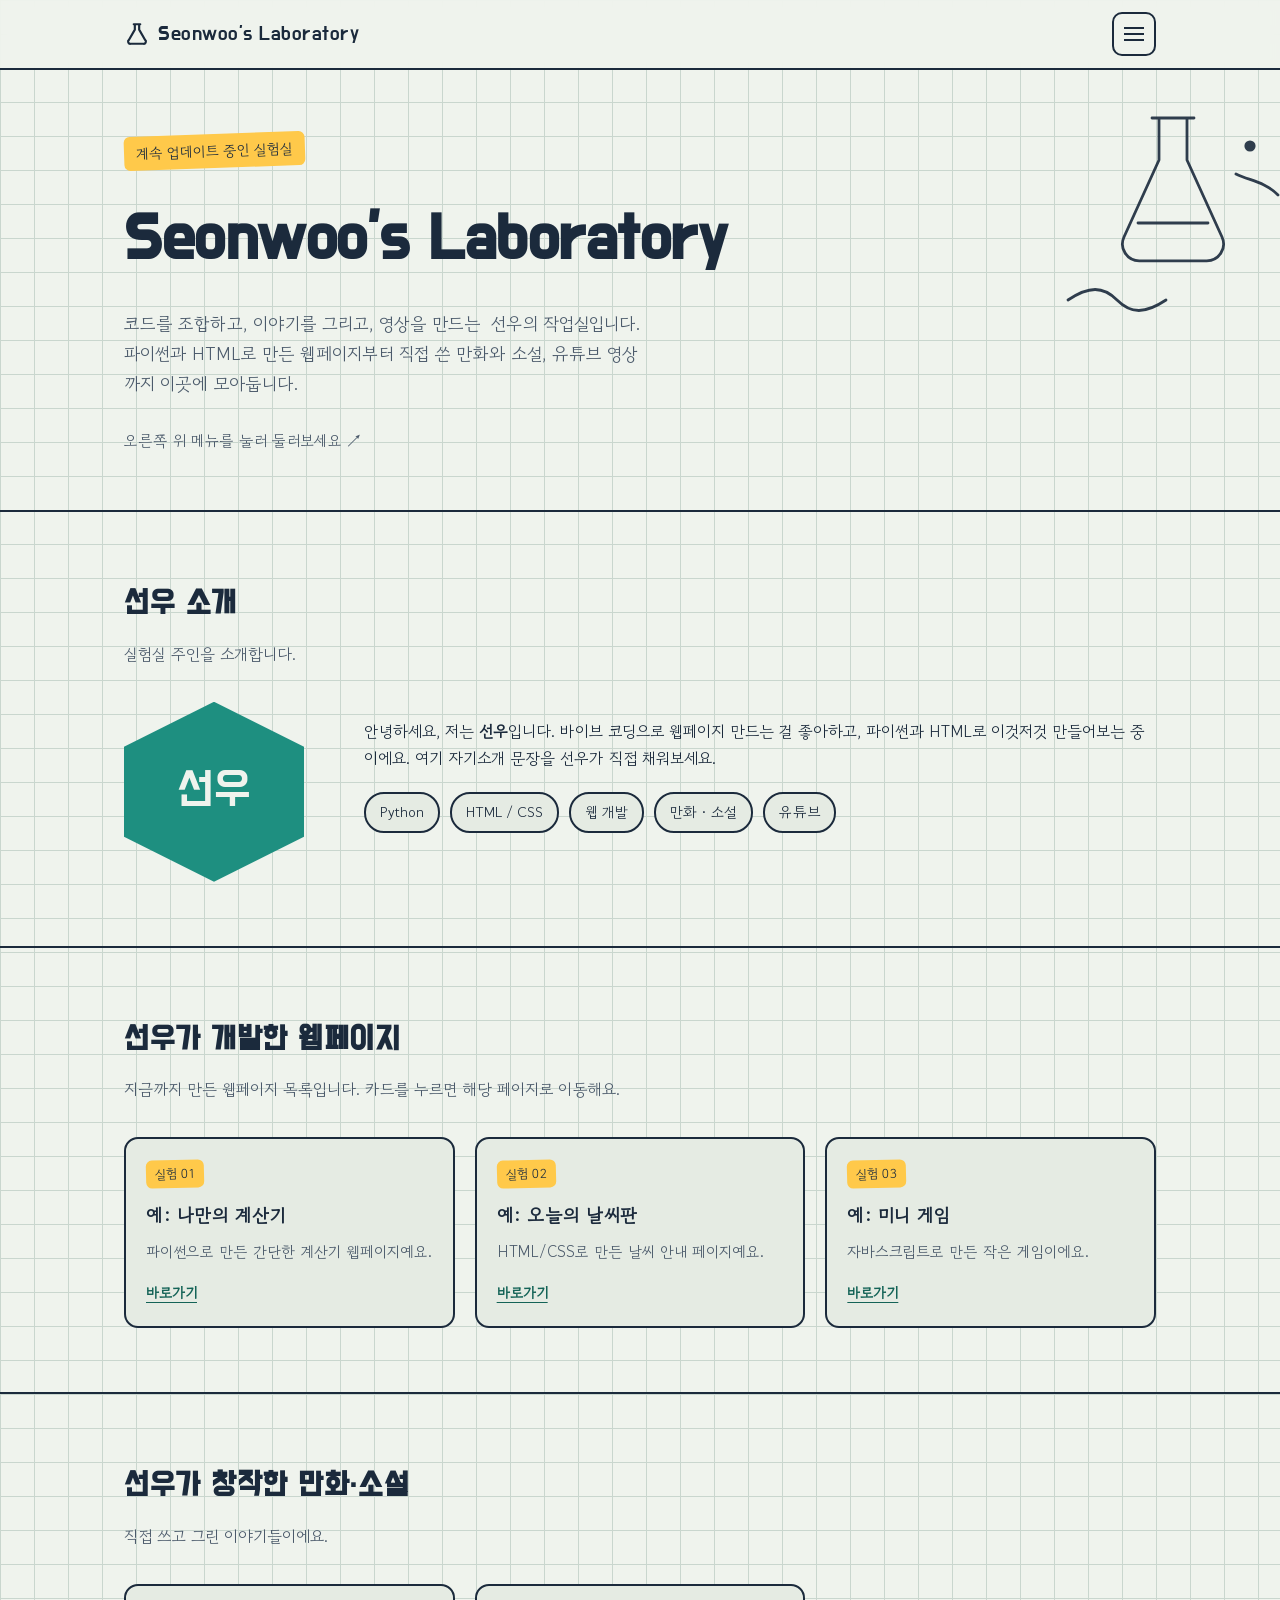
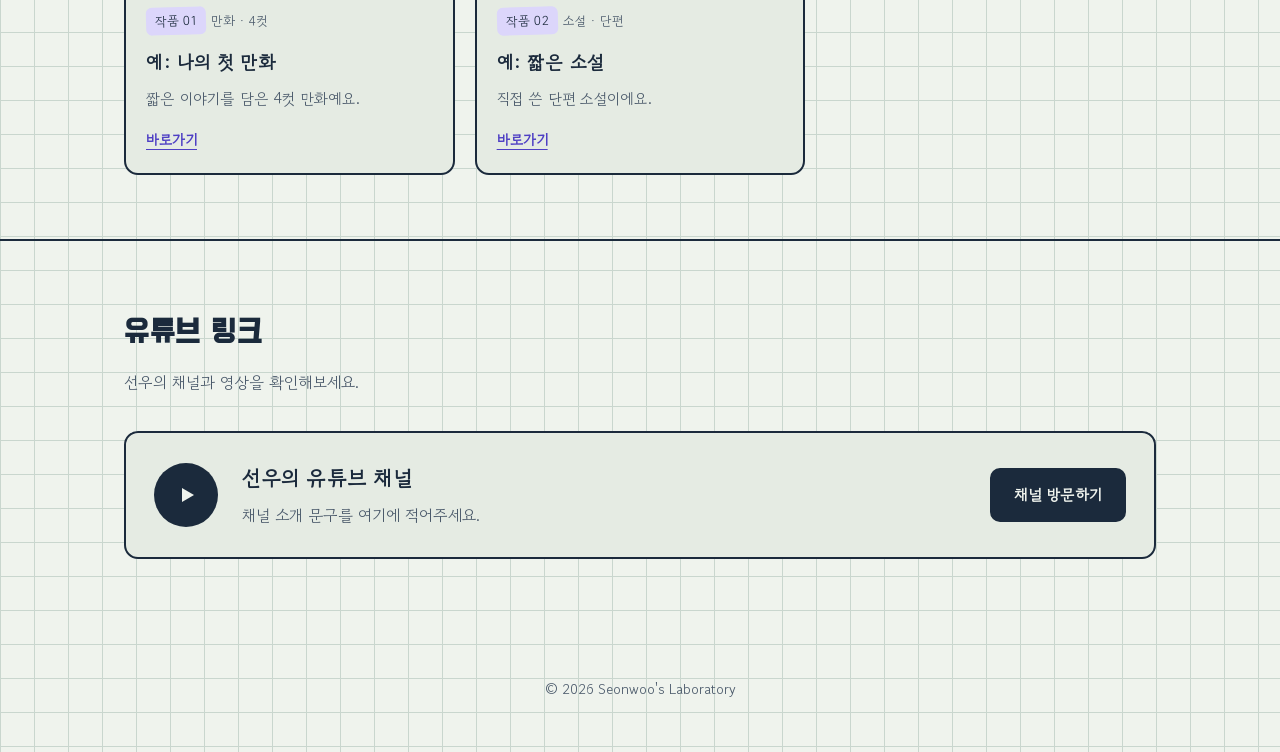
==== index.html @ 8e2cb99d "Add files via upload" ====
<!DOCTYPE html>
<html lang="ko">
<head>
<meta charset="UTF-8">
<meta name="viewport" content="width=device-width, initial-scale=1.0">
<title>Seonwoo's Laboratory</title>
<link rel="preconnect" href="https://fonts.googleapis.com">
<link rel="preconnect" href="https://fonts.gstatic.com" crossorigin>
<link href="https://fonts.googleapis.com/css2?family=Do+Hyeon&family=Gowun+Dodum&display=swap" rel="stylesheet">
<style>
  :root{
    --paper:#EFF3ED;
    --paper-2:#E5EBE3;
    --ink:#1B2A3C;
    --ink-soft:#4B5A6B;
    --line:#C9D6CE;
    --marker:#FFC94A;
    --teal:#1E8F80;
    --teal-dark:#146357;
    --violet:#6C5CE7;
    --violet-dark:#4E3FC4;
    --radius:14px;
    --maxw:1080px;
  }

  *{box-sizing:border-box;}
  html{scroll-behavior:smooth;}
  @media (prefers-reduced-motion: reduce){
    html{scroll-behavior:auto;}
    *{animation-duration:0.001ms !important; transition-duration:0.001ms !important;}
  }

  body{
    margin:0;
    background:
      linear-gradient(var(--line) 1px, transparent 1px) 0 0/100% 34px,
      linear-gradient(90deg, var(--line) 1px, transparent 1px) 0 0/34px 100%,
      var(--paper);
    background-blend-mode:normal;
    color:var(--ink);
    font-family:'Gowun Dodum', sans-serif;
    line-height:1.7;
  }
  /* 그리드 라인은 아주 은은하게 */
  body{ background-color:var(--paper); }
  body::before{ content:none; }

  h1,h2,h3,.wordmark{ font-family:'Do Hyeon', sans-serif; letter-spacing:.5px; }

  a{ color:inherit; }
  img{ max-width:100%; display:block; }
  button{ font-family:inherit; }

  :focus-visible{
    outline:3px solid var(--teal);
    outline-offset:3px;
  }

  .wrap{ max-width:var(--maxw); margin:0 auto; padding:0 24px; }

  /* ---------- 헤더 ---------- */
  header{
    position:sticky; top:0; z-index:40;
    background:rgba(239,243,237,0.92);
    backdrop-filter:blur(6px);
    border-bottom:2px solid var(--ink);
  }
  header .wrap{
    display:flex; align-items:center; justify-content:space-between;
    height:68px;
  }
  .wordmark{
    display:flex; align-items:center; gap:8px;
    font-size:1.25rem; color:var(--ink); text-decoration:none;
  }
  .wordmark svg{ width:26px; height:26px; }

  .hamburger{
    width:44px; height:44px;
    border:2px solid var(--ink);
    border-radius:10px;
    background:var(--paper);
    display:flex; align-items:center; justify-content:center;
    cursor:pointer;
    padding:0;
  }
  .hamburger .bars{
    position:relative; width:20px; height:14px;
  }
  .hamburger .bars span{
    position:absolute; left:0; width:100%; height:2px; background:var(--ink);
    transition:transform .25s ease, opacity .25s ease, top .25s ease;
  }
  .hamburger .bars span:nth-child(1){ top:0; }
  .hamburger .bars span:nth-child(2){ top:6px; }
  .hamburger .bars span:nth-child(3){ top:12px; }
  .hamburger[aria-expanded="true"] .bars span:nth-child(1){ top:6px; transform:rotate(45deg); }
  .hamburger[aria-expanded="true"] .bars span:nth-child(2){ opacity:0; }
  .hamburger[aria-expanded="true"] .bars span:nth-child(3){ top:6px; transform:rotate(-45deg); }

  /* ---------- 드로어 메뉴 ---------- */
  .overlay{
    position:fixed; inset:0; background:rgba(27,42,60,0.45);
    opacity:0; pointer-events:none; transition:opacity .25s ease;
    z-index:45;
  }
  .overlay.open{ opacity:1; pointer-events:auto; }

  .drawer{
    position:fixed; top:0; right:0; height:100%;
    width:min(320px, 85vw);
    background:var(--paper-2);
    border-left:2px solid var(--ink);
    transform:translateX(100%);
    transition:transform .3s ease;
    z-index:50;
    display:flex; flex-direction:column;
    padding:22px 20px;
  }
  .drawer.open{ transform:translateX(0); }
  .drawer-top{ display:flex; justify-content:space-between; align-items:center; margin-bottom:18px;}
  .drawer-top span{ font-family:'Do Hyeon',sans-serif; font-size:1.1rem; }
  .drawer-close{
    width:36px; height:36px; border:2px solid var(--ink); border-radius:8px;
    background:var(--paper); cursor:pointer; font-size:1rem; line-height:1;
  }
  .drawer nav{ display:flex; flex-direction:column; gap:6px; }
  .drawer nav a{
    display:flex; align-items:center; gap:12px;
    padding:14px 12px;
    text-decoration:none;
    border-radius:10px;
    font-size:1.05rem;
    color:var(--ink);
  }
  .drawer nav a:hover, .drawer nav a:focus-visible{ background:var(--paper); }
  .drawer nav a svg{ width:20px; height:20px; flex:none; }

  /* ---------- 히어로 ---------- */
  .hero{
    padding:64px 0 56px;
    position:relative;
    overflow:hidden;
    border-bottom:2px solid var(--ink);
  }
  .hero .wrap{ position:relative; z-index:1; }
  .hero .eyebrow-tag{
    display:inline-block;
    background:var(--marker);
    color:var(--ink);
    padding:5px 12px;
    border-radius:6px;
    font-family:'Gowun Dodum',sans-serif;
    font-size:.9rem;
    transform:rotate(-2deg);
    margin-bottom:18px;
  }
  .hero h1{
    font-size:clamp(2.4rem, 6vw, 4rem);
    margin:0 0 14px;
    color:var(--ink);
  }
  .hero p{
    max-width:52ch;
    font-size:1.1rem;
    color:var(--ink-soft);
    margin:0 0 28px;
  }
  .hero-doodle{
    position:absolute; right:-40px; top:20px; width:280px; opacity:.9;
  }
  .scroll-hint{
    display:inline-flex; align-items:center; gap:8px;
    font-size:.95rem; color:var(--ink-soft);
  }

  /* ---------- 섹션 공통 ---------- */
  section{ padding:64px 0; border-bottom:2px solid var(--ink); }
  section:last-of-type{ border-bottom:none; }
  .section-head{ margin-bottom:34px; max-width:60ch; }
  .section-head h2{ font-size:2rem; margin:0 0 10px; }
  .section-head p{ color:var(--ink-soft); margin:0; }

  /* ---------- 소개 ---------- */
  #about .about-grid{
    display:grid; grid-template-columns:200px 1fr; gap:40px; align-items:start;
  }
  .badge{
    width:180px; height:180px;
    background:var(--teal);
    clip-path:polygon(50% 0%, 100% 25%, 100% 75%, 50% 100%, 0% 75%, 0% 25%);
    display:flex; align-items:center; justify-content:center;
    color:var(--paper);
    font-family:'Do Hyeon',sans-serif;
    font-size:3rem;
  }
  .tags{ display:flex; flex-wrap:wrap; gap:10px; margin-top:20px; }
  .tags span{
    background:var(--paper-2);
    border:2px solid var(--ink);
    border-radius:20px;
    padding:6px 14px;
    font-size:.9rem;
  }

  /* ---------- 카드 그리드 ---------- */
  .card-grid{
    display:grid;
    grid-template-columns:repeat(auto-fill, minmax(250px, 1fr));
    gap:20px;
  }
  .card{
    display:block;
    text-decoration:none;
    background:var(--paper-2);
    border:2px solid var(--ink);
    border-radius:var(--radius);
    padding:20px;
    color:var(--ink);
    transition:transform .18s ease, box-shadow .18s ease;
  }
  .card:hover, .card:focus-visible{
    transform:translateY(-4px);
    box-shadow:6px 6px 0 var(--ink);
  }
  .card .tag-num{
    display:inline-block;
    font-size:.8rem;
    background:var(--marker);
    color:var(--ink);
    padding:3px 9px;
    border-radius:6px;
    margin-bottom:12px;
    transform:rotate(-1.5deg);
  }
  .card.creative .tag-num{ background:#DCD6FB; }
  .card h3{ font-size:1.15rem; margin:0 0 8px; font-family:'Gowun Dodum',sans-serif; font-weight:700;}
  .card p{ margin:0 0 14px; color:var(--ink-soft); font-size:.95rem; }
  .card .go{
    font-size:.9rem; font-weight:700;
    text-decoration:underline;
    text-underline-offset:3px;
    color:var(--teal-dark);
  }
  .card.creative .go{ color:var(--violet-dark); }
  .card .genre{
    display:inline-block; font-size:.8rem; color:var(--ink-soft);
    margin-bottom:8px;
  }

  .empty-note{
    grid-column:1/-1;
    border:2px dashed var(--line);
    border-radius:var(--radius);
    padding:24px;
    color:var(--ink-soft);
    font-size:.95rem;
  }

  /* ---------- 유튜브 ---------- */
  .yt-feature{
    display:flex; flex-wrap:wrap; align-items:center; gap:24px;
    background:var(--paper-2);
    border:2px solid var(--ink);
    border-radius:var(--radius);
    padding:28px;
    margin-bottom:24px;
  }
  .yt-feature .play-icon{
    width:64px; height:64px; flex:none;
    background:var(--ink);
    border-radius:50%;
    display:flex; align-items:center; justify-content:center;
  }
  .yt-feature .play-icon svg{ width:24px; height:24px; }
  .yt-feature .info{ flex:1; min-width:200px; }
  .yt-feature h3{ margin:0 0 6px; font-size:1.3rem; font-family:'Gowun Dodum',sans-serif; font-weight:700;}
  .yt-feature p{ margin:0; color:var(--ink-soft); }
  .btn{
    display:inline-block;
    background:var(--ink);
    color:var(--paper);
    text-decoration:none;
    padding:12px 22px;
    border-radius:10px;
    font-size:.95rem;
    font-weight:700;
    border:2px solid var(--ink);
  }
  .btn:hover, .btn:focus-visible{ background:var(--paper); color:var(--ink); }

  .video-list{ list-style:none; margin:0; padding:0; display:grid; gap:12px; }
  .video-list li a{
    display:flex; justify-content:space-between; align-items:center;
    gap:12px;
    padding:14px 16px;
    background:var(--paper-2);
    border:2px solid var(--ink);
    border-radius:10px;
    text-decoration:none;
    color:var(--ink);
  }
  .video-list li a:hover, .video-list li a:focus-visible{ background:var(--paper); }

  footer{
    padding:30px 0 50px;
    text-align:center;
    color:var(--ink-soft);
    font-size:.9rem;
  }

  @media (max-width:640px){
    #about .about-grid{ grid-template-columns:1fr; }
    .badge{ width:130px; height:130px; font-size:2.2rem; }
    .hero-doodle{ display:none; }
    section{ padding:48px 0; }
  }
</style>
</head>
<body>

  <header>
    <div class="wrap">
      <a href="#top" class="wordmark">
        <svg viewBox="0 0 24 24" fill="none" stroke="currentColor" stroke-width="2" stroke-linecap="round" stroke-linejoin="round">
          <path d="M9 3h6M10 3v5l-5.5 9.5A2 2 0 0 0 6.2 21h11.6a2 2 0 0 0 1.7-3.5L14 8V3"/>
        </svg>
        Seonwoo's Laboratory
      </a>
      <button class="hamburger" id="menuBtn" aria-expanded="false" aria-controls="drawer" aria-label="메뉴 열기">
        <span class="bars"><span></span><span></span><span></span></span>
      </button>
    </div>
  </header>

  <div class="overlay" id="overlay"></div>

  <aside class="drawer" id="drawer" role="dialog" aria-label="사이트 메뉴" aria-hidden="true">
    <div class="drawer-top">
      <span>메뉴</span>
      <button class="drawer-close" id="drawerClose" aria-label="메뉴 닫기">✕</button>
    </div>
    <nav>
      <a href="#about">
        <svg viewBox="0 0 24 24" fill="none" stroke="currentColor" stroke-width="2"><circle cx="12" cy="8" r="4"/><path d="M4 21c1.5-4.5 5-6 8-6s6.5 1.5 8 6"/></svg>
        선우 소개
      </a>
      <a href="#webprojects">
        <svg viewBox="0 0 24 24" fill="none" stroke="currentColor" stroke-width="2"><rect x="3" y="4" width="18" height="14" rx="2"/><path d="M3 9h18M8 21h8"/></svg>
        선우가 개발한 웹페이지
      </a>
      <a href="#creative">
        <svg viewBox="0 0 24 24" fill="none" stroke="currentColor" stroke-width="2"><path d="M4 4h13a3 3 0 0 1 3 3v13H7a3 3 0 0 1-3-3V4Z"/><path d="M8 8h8M8 12h8"/></svg>
        선우가 창작한 만화·소설
      </a>
      <a href="#youtube">
        <svg viewBox="0 0 24 24" fill="none" stroke="currentColor" stroke-width="2"><rect x="2" y="5" width="20" height="14" rx="3"/><path d="m10 9 5 3-5 3Z" fill="currentColor" stroke="none"/></svg>
        유튜브 링크
      </a>
    </nav>
  </aside>

  <main id="top">
    <section class="hero">
      <div class="wrap">
        <span class="eyebrow-tag">계속 업데이트 중인 실험실</span>
        <h1>Seonwoo's Laboratory</h1>
        <p>코드를 조합하고, 이야기를 그리고, 영상을 만드는&nbsp;
           선우의 작업실입니다. 파이썬과 HTML로 만든 웹페이지부터
           직접 쓴 만화와 소설, 유튜브 영상까지 이곳에 모아둡니다.</p>
        <span class="scroll-hint">오른쪽 위 메뉴를 눌러 둘러보세요 ↗</span>
      </div>
      <svg class="hero-doodle" viewBox="0 0 200 200" fill="none" stroke="#1B2A3C" stroke-width="2" stroke-linecap="round">
        <path d="M80 20h30M85 20v30l-25 55a12 12 0 0 0 11 17h48a12 12 0 0 0 11-17l-25-55V20"/>
        <path d="M70 95h50"/>
        <circle cx="150" cy="40" r="3" fill="#1B2A3C"/>
        <path d="M140 60c10 5 20 5 30 15" />
        <path d="M20 150c15-10 25-10 35 0s20 10 35 0"/>
      </svg>
    </section>

    <section id="about">
      <div class="wrap">
        <div class="section-head">
          <h2>선우 소개</h2>
          <p>실험실 주인을 소개합니다.</p>
        </div>
        <div class="about-grid">
          <div class="badge">선우</div>
          <div>
            <p>
              안녕하세요, 저는 <strong>선우</strong>입니다.
              바이브 코딩으로 웹페이지 만드는 걸 좋아하고,
              파이썬과 HTML로 이것저것 만들어보는 중이에요.
              여기 자기소개 문장을 선우가 직접 채워보세요.
            </p>
            <div class="tags">
              <span>Python</span>
              <span>HTML / CSS</span>
              <span>웹 개발</span>
              <span>만화 · 소설</span>
              <span>유튜브</span>
            </div>
          </div>
        </div>
      </div>
    </section>

    <section id="webprojects">
      <div class="wrap">
        <div class="section-head">
          <h2>선우가 개발한 웹페이지</h2>
          <p>지금까지 만든 웹페이지 목록입니다. 카드를 누르면 해당 페이지로 이동해요.</p>
        </div>
        <div class="card-grid" id="webGrid"></div>
      </div>
    </section>

    <section id="creative">
      <div class="wrap">
        <div class="section-head">
          <h2>선우가 창작한 만화·소설</h2>
          <p>직접 쓰고 그린 이야기들이에요.</p>
        </div>
        <div class="card-grid" id="creativeGrid"></div>
      </div>
    </section>

    <section id="youtube">
      <div class="wrap">
        <div class="section-head">
          <h2>유튜브 링크</h2>
          <p>선우의 채널과 영상을 확인해보세요.</p>
        </div>
        <div class="yt-feature">
          <div class="play-icon">
            <svg viewBox="0 0 24 24" fill="none"><path d="m8 5 12 7-12 7Z" fill="#EFF3ED"/></svg>
          </div>
          <div class="info">
            <h3 id="ytChannelName">선우의 유튜브 채널</h3>
            <p id="ytChannelDesc">채널 소개 문구를 여기에 적어주세요.</p>
          </div>
          <a class="btn" id="ytChannelLink" href="https://www.youtube.com/" target="_blank" rel="noopener">채널 방문하기</a>
        </div>
        <ul class="video-list" id="videoList"></ul>
      </div>
    </section>
  </main>

  <footer>
    <div class="wrap">© 2026 Seonwoo's Laboratory</div>
  </footer>

<script>
  /* ============================================================
     아래 데이터만 수정하면 카드가 자동으로 만들어져요.
     title / desc / url 을 선우가 만든 실제 내용으로 바꿔주세요.
     ============================================================ */

  // 선우가 개발한 웹페이지 목록
  const webPages = [
    { title: "예: 나만의 계산기", desc: "파이썬으로 만든 간단한 계산기 웹페이지예요.", url: "https://example.com" },
    { title: "예: 오늘의 날씨판", desc: "HTML/CSS로 만든 날씨 안내 페이지예요.", url: "https://example.com" },
    { title: "예: 미니 게임", desc: "자바스크립트로 만든 작은 게임이에요.", url: "https://example.com" },
  ];

  // 선우가 창작한 만화·소설 목록
  const creativeWorks = [
    { title: "예: 나의 첫 만화", genre: "만화 · 4컷", desc: "짧은 이야기를 담은 4컷 만화예요.", url: "https://example.com" },
    { title: "예: 짧은 소설", genre: "소설 · 단편", desc: "직접 쓴 단편 소설이에요.", url: "https://example.com" },
  ];

  // 유튜브 대표 영상 목록 (비워두면 자동으로 안내 문구만 표시돼요)
  const videos = [
    // { title: "예: 첫 영상", url: "https://www.youtube.com/watch?v=xxxxx" },
  ];

  function pad(n){ return String(n).padStart(2, "0"); }

  function renderCards(list, containerId, extraClass, numLabel){
    const grid = document.getElementById(containerId);
    if(!list.length){
      grid.innerHTML = `<div class="empty-note">아직 등록된 작품이 없어요. 스크립트의 데이터를 채워보세요.</div>`;
      return;
    }
    grid.innerHTML = list.map((item, i) => `
      <a class="card ${extraClass}" href="${item.url}" target="_blank" rel="noopener">
        <span class="tag-num">${numLabel} ${pad(i+1)}</span>
        ${item.genre ? `<span class="genre">${item.genre}</span>` : ""}
        <h3>${item.title}</h3>
        <p>${item.desc}</p>
        <span class="go">바로가기</span>
      </a>
    `).join("");
  }

  renderCards(webPages, "webGrid", "", "실험");
  renderCards(creativeWorks, "creativeGrid", "creative", "작품");

  const videoList = document.getElementById("videoList");
  if(videos.length){
    videoList.innerHTML = videos.map(v => `
      <li><a href="${v.url}" target="_blank" rel="noopener"><span>${v.title}</span><span>▶</span></a></li>
    `).join("");
  }

  /* ---------- 햄버거 드로어 동작 ---------- */
  const menuBtn = document.getElementById("menuBtn");
  const drawer = document.getElementById("drawer");
  const overlay = document.getElementById("overlay");
  const drawerClose = document.getElementById("drawerClose");

  function openDrawer(){
    drawer.classList.add("open");
    overlay.classList.add("open");
    menuBtn.setAttribute("aria-expanded", "true");
    drawer.setAttribute("aria-hidden", "false");
  }
  function closeDrawer(){
    drawer.classList.remove("open");
    overlay.classList.remove("open");
    menuBtn.setAttribute("aria-expanded", "false");
    drawer.setAttribute("aria-hidden", "true");
  }

  menuBtn.addEventListener("click", () => {
    drawer.classList.contains("open") ? closeDrawer() : openDrawer();
  });
  drawerClose.addEventListener("click", closeDrawer);
  overlay.addEventListener("click", closeDrawer);
  document.addEventListener("keydown", (e) => {
    if(e.key === "Escape") closeDrawer();
  });
  drawer.querySelectorAll("nav a").forEach(a => {
    a.addEventListener("click", closeDrawer);
  });
</script>
</body>
</html>
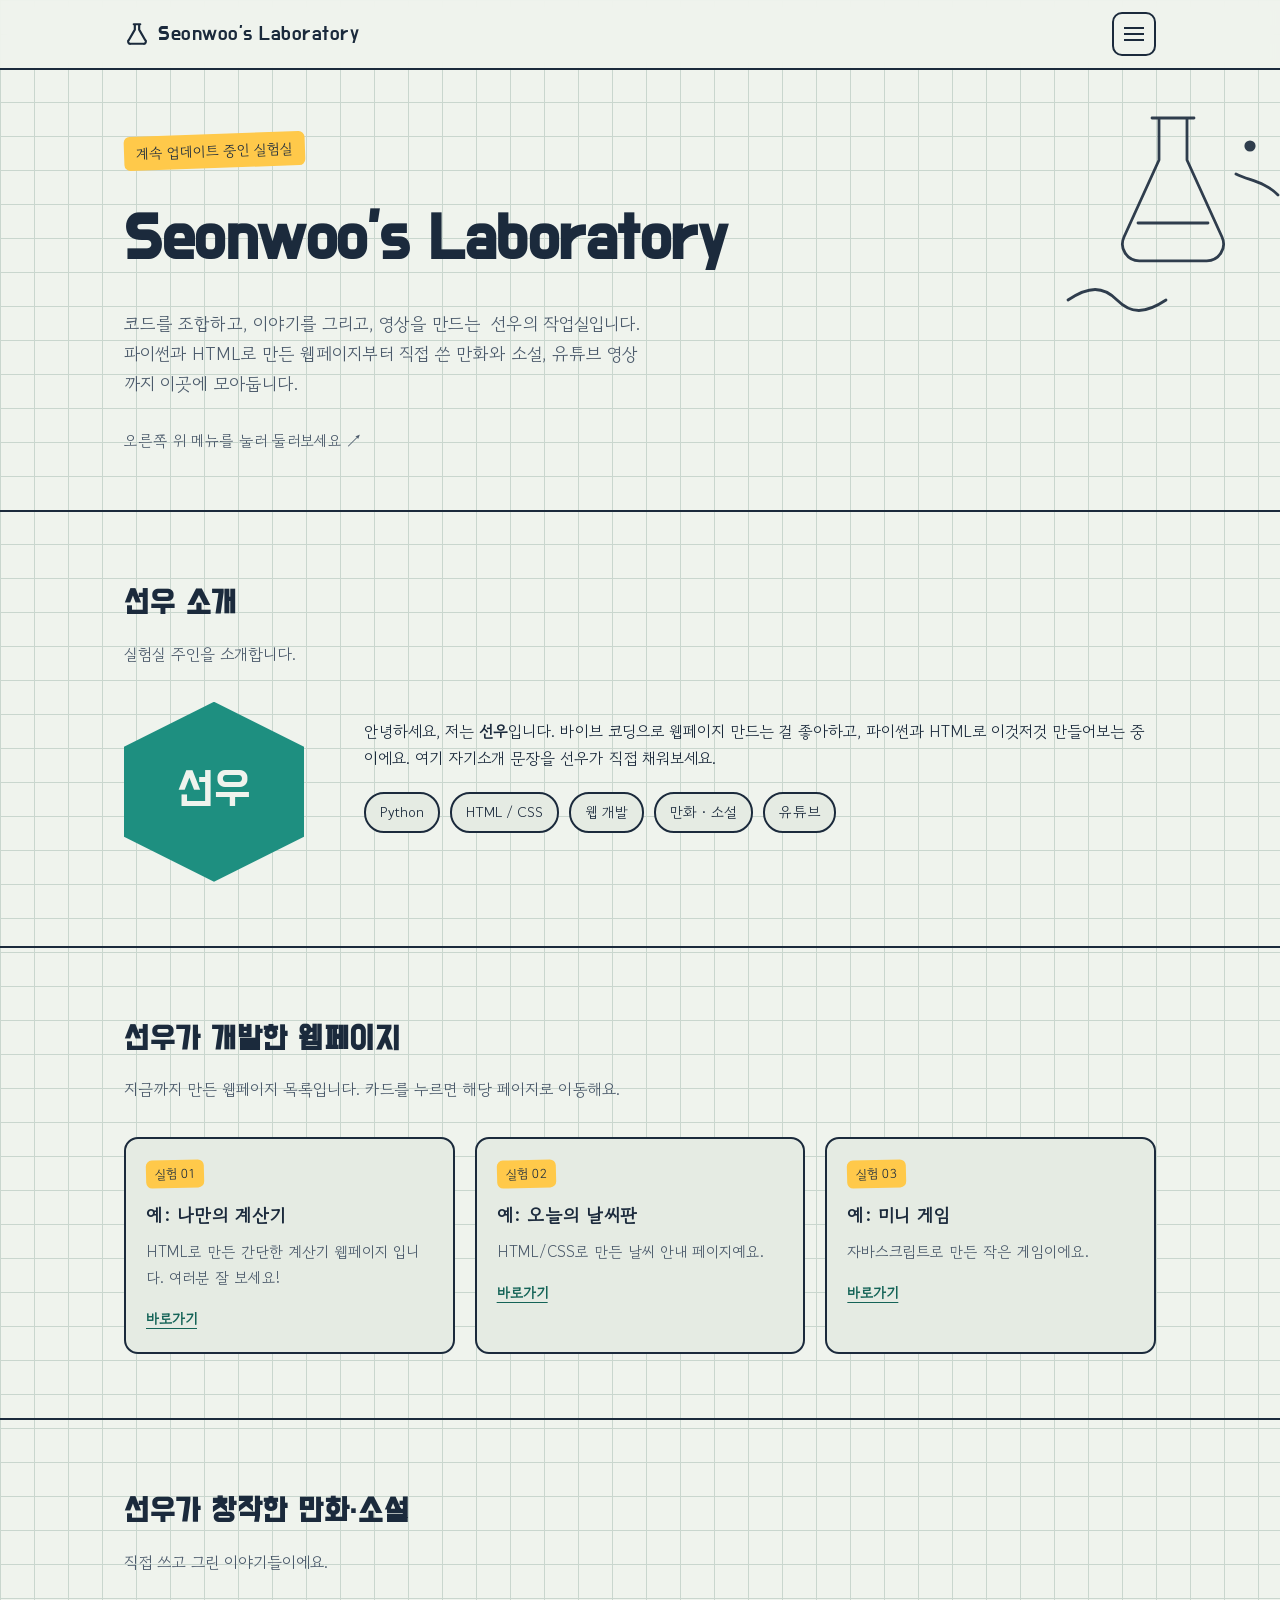
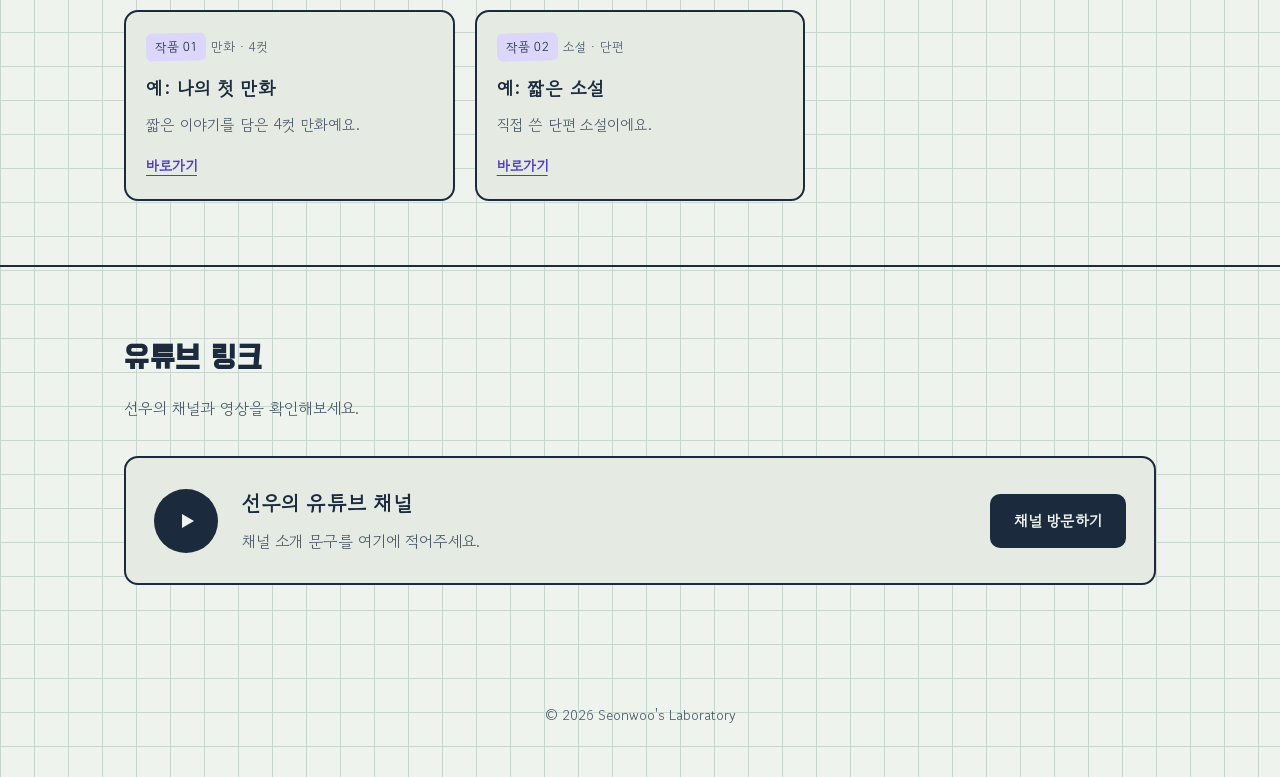
==== commit 967a387b: "Add files via upload" ====
--- a/index.html
+++ b/index.html
@@ -440,7 +440,7 @@
             <h3 id="ytChannelName">선우의 유튜브 채널</h3>
             <p id="ytChannelDesc">채널 소개 문구를 여기에 적어주세요.</p>
           </div>
-          <a class="btn" id="ytChannelLink" href="https://www.youtube.com/" target="_blank" rel="noopener">채널 방문하기</a>
+          <a class="btn" id="ytChannelLink" href="https://www.youtube.com/channel/UCHIOd2-7sFzi59-tYysd7nw" target="_blank" rel="noopener">채널 방문하기</a>
         </div>
         <ul class="video-list" id="videoList"></ul>
       </div>
@@ -459,7 +459,7 @@
 
   // 선우가 개발한 웹페이지 목록
   const webPages = [
-    { title: "예: 나만의 계산기", desc: "파이썬으로 만든 간단한 계산기 웹페이지예요.", url: "https://example.com" },
+    { title: "예: 나만의 계산기", desc: "HTML로 만든 간단한 계산기 웹페이지 입니다. 여러분 잘 보세요!", url: "vibecoding/calculator.html" },
     { title: "예: 오늘의 날씨판", desc: "HTML/CSS로 만든 날씨 안내 페이지예요.", url: "https://example.com" },
     { title: "예: 미니 게임", desc: "자바스크립트로 만든 작은 게임이에요.", url: "https://example.com" },
   ];
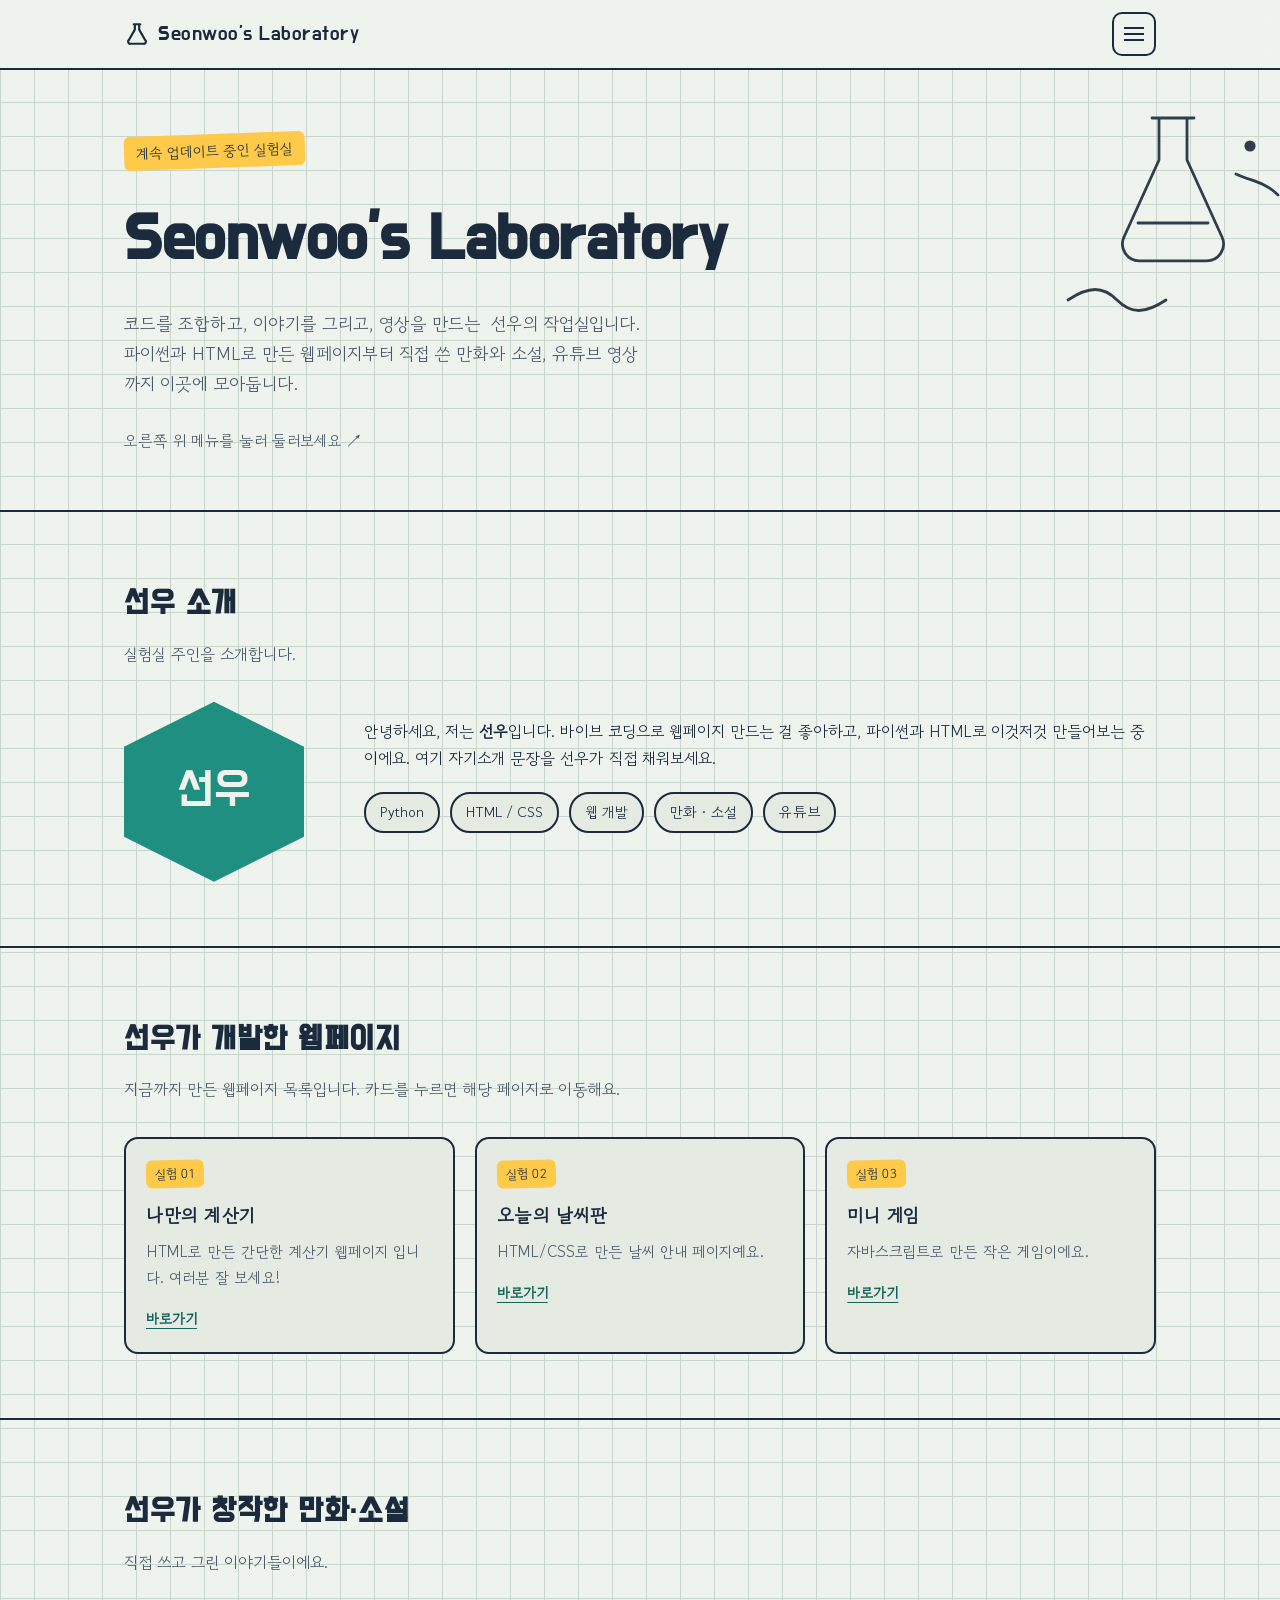
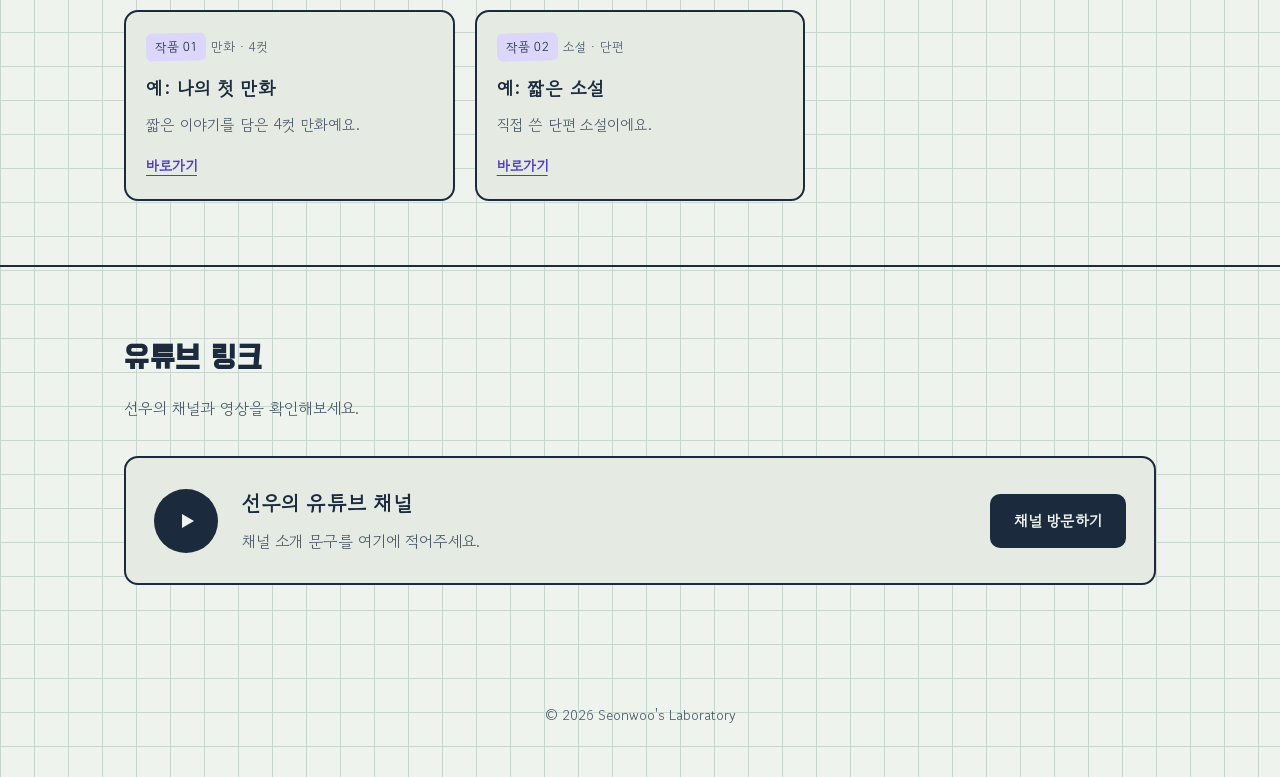
==== commit f5f66eaa: "Add files via upload" ====
--- a/index.html
+++ b/index.html
@@ -459,9 +459,9 @@
 
   // 선우가 개발한 웹페이지 목록
   const webPages = [
-    { title: "예: 나만의 계산기", desc: "HTML로 만든 간단한 계산기 웹페이지 입니다. 여러분 잘 보세요!", url: "vibecoding/calculator.html" },
-    { title: "예: 오늘의 날씨판", desc: "HTML/CSS로 만든 날씨 안내 페이지예요.", url: "https://example.com" },
-    { title: "예: 미니 게임", desc: "자바스크립트로 만든 작은 게임이에요.", url: "https://example.com" },
+    { title: "나만의 계산기", desc: "HTML로 만든 간단한 계산기 웹페이지 입니다. 여러분 잘 보세요!", url: "vibecoding/calculator.html" },
+    { title: "오늘의 날씨판", desc: "HTML/CSS로 만든 날씨 안내 페이지예요.", url: "https://example.com" },
+    { title: "미니 게임", desc: "자바스크립트로 만든 작은 게임이에요.", url: "https://example.com" },
   ];
 
   // 선우가 창작한 만화·소설 목록
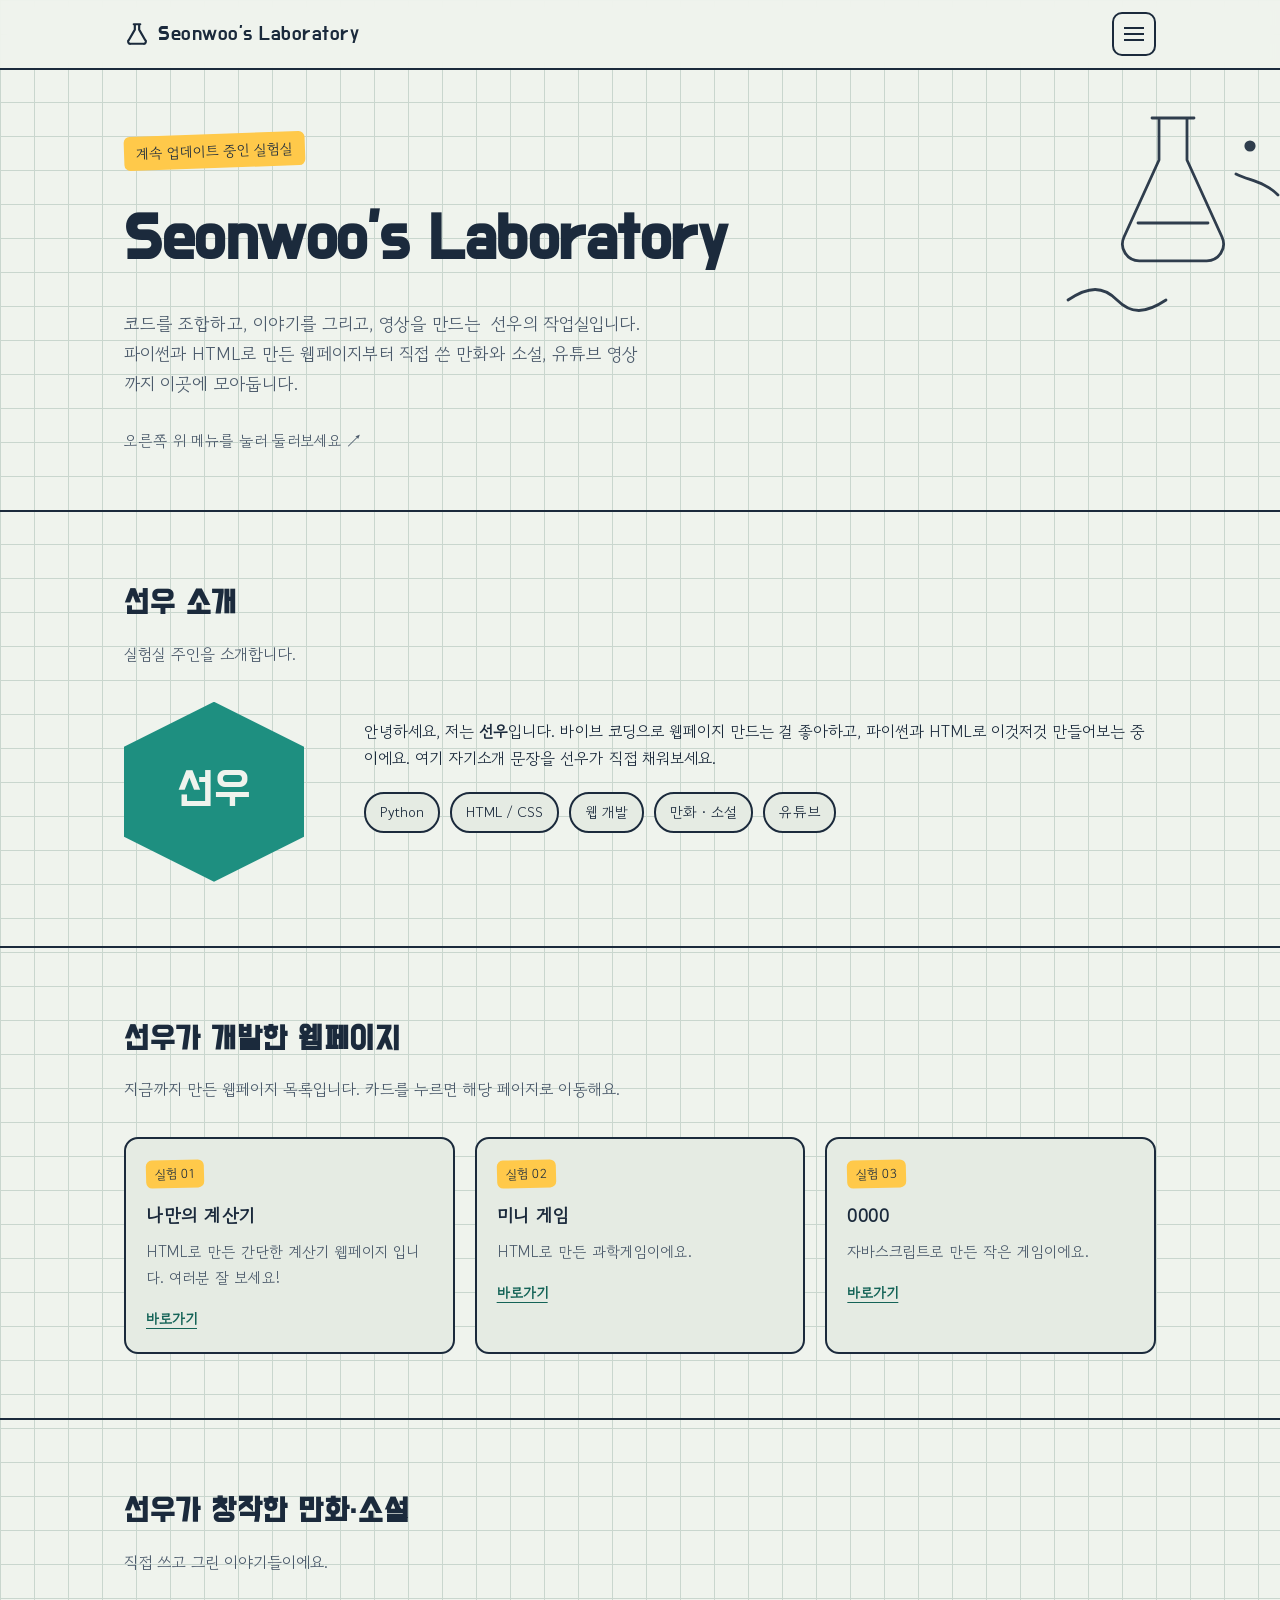
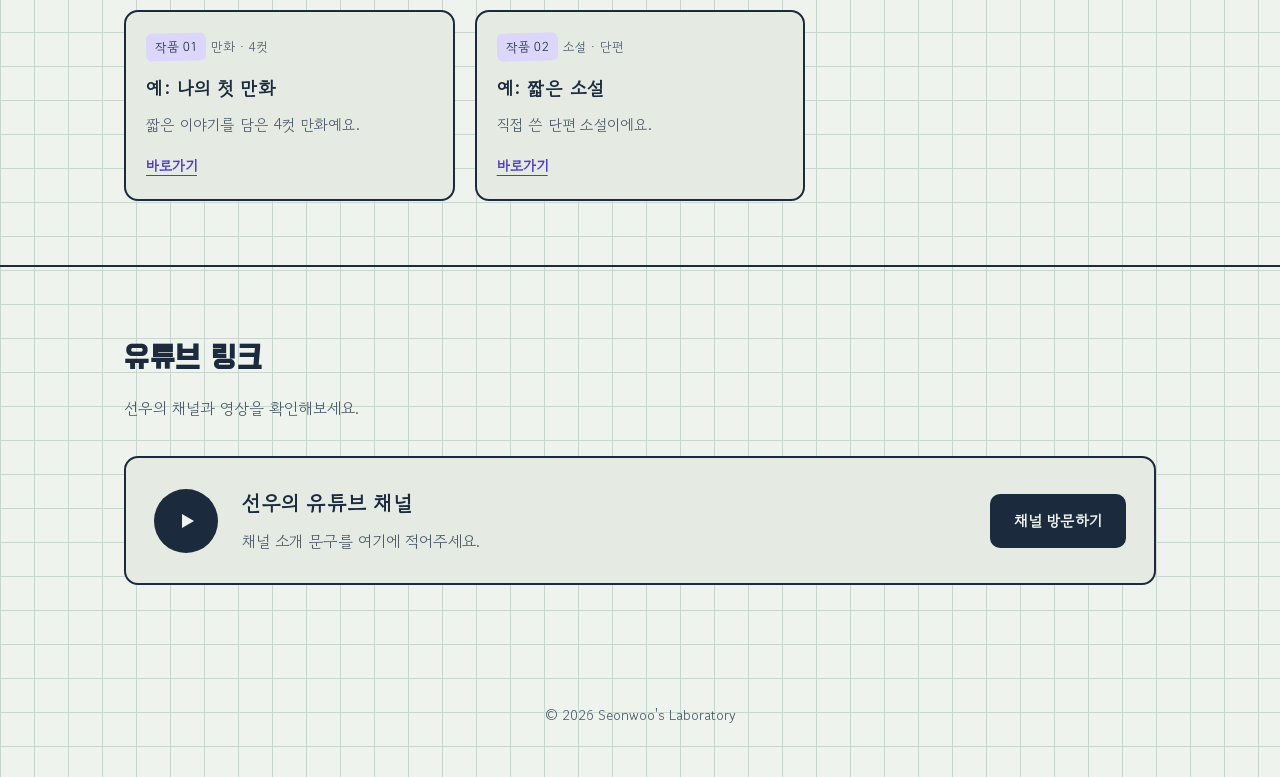
==== commit 8a8471a6: "Add files via upload" ====
--- a/index.html
+++ b/index.html
@@ -460,8 +460,8 @@
   // 선우가 개발한 웹페이지 목록
   const webPages = [
     { title: "나만의 계산기", desc: "HTML로 만든 간단한 계산기 웹페이지 입니다. 여러분 잘 보세요!", url: "vibecoding/calculator.html" },
-    { title: "오늘의 날씨판", desc: "HTML/CSS로 만든 날씨 안내 페이지예요.", url: "https://example.com" },
-    { title: "미니 게임", desc: "자바스크립트로 만든 작은 게임이에요.", url: "https://example.com" },
+    { title: "미니 게임", desc: "HTML로 만든 과학게임이에요.", url: "vibecoding/game.html" },
+    { title: "0000", desc: "자바스크립트로 만든 작은 게임이에요.", url: "https://example.com" },
   ];
 
   // 선우가 창작한 만화·소설 목록
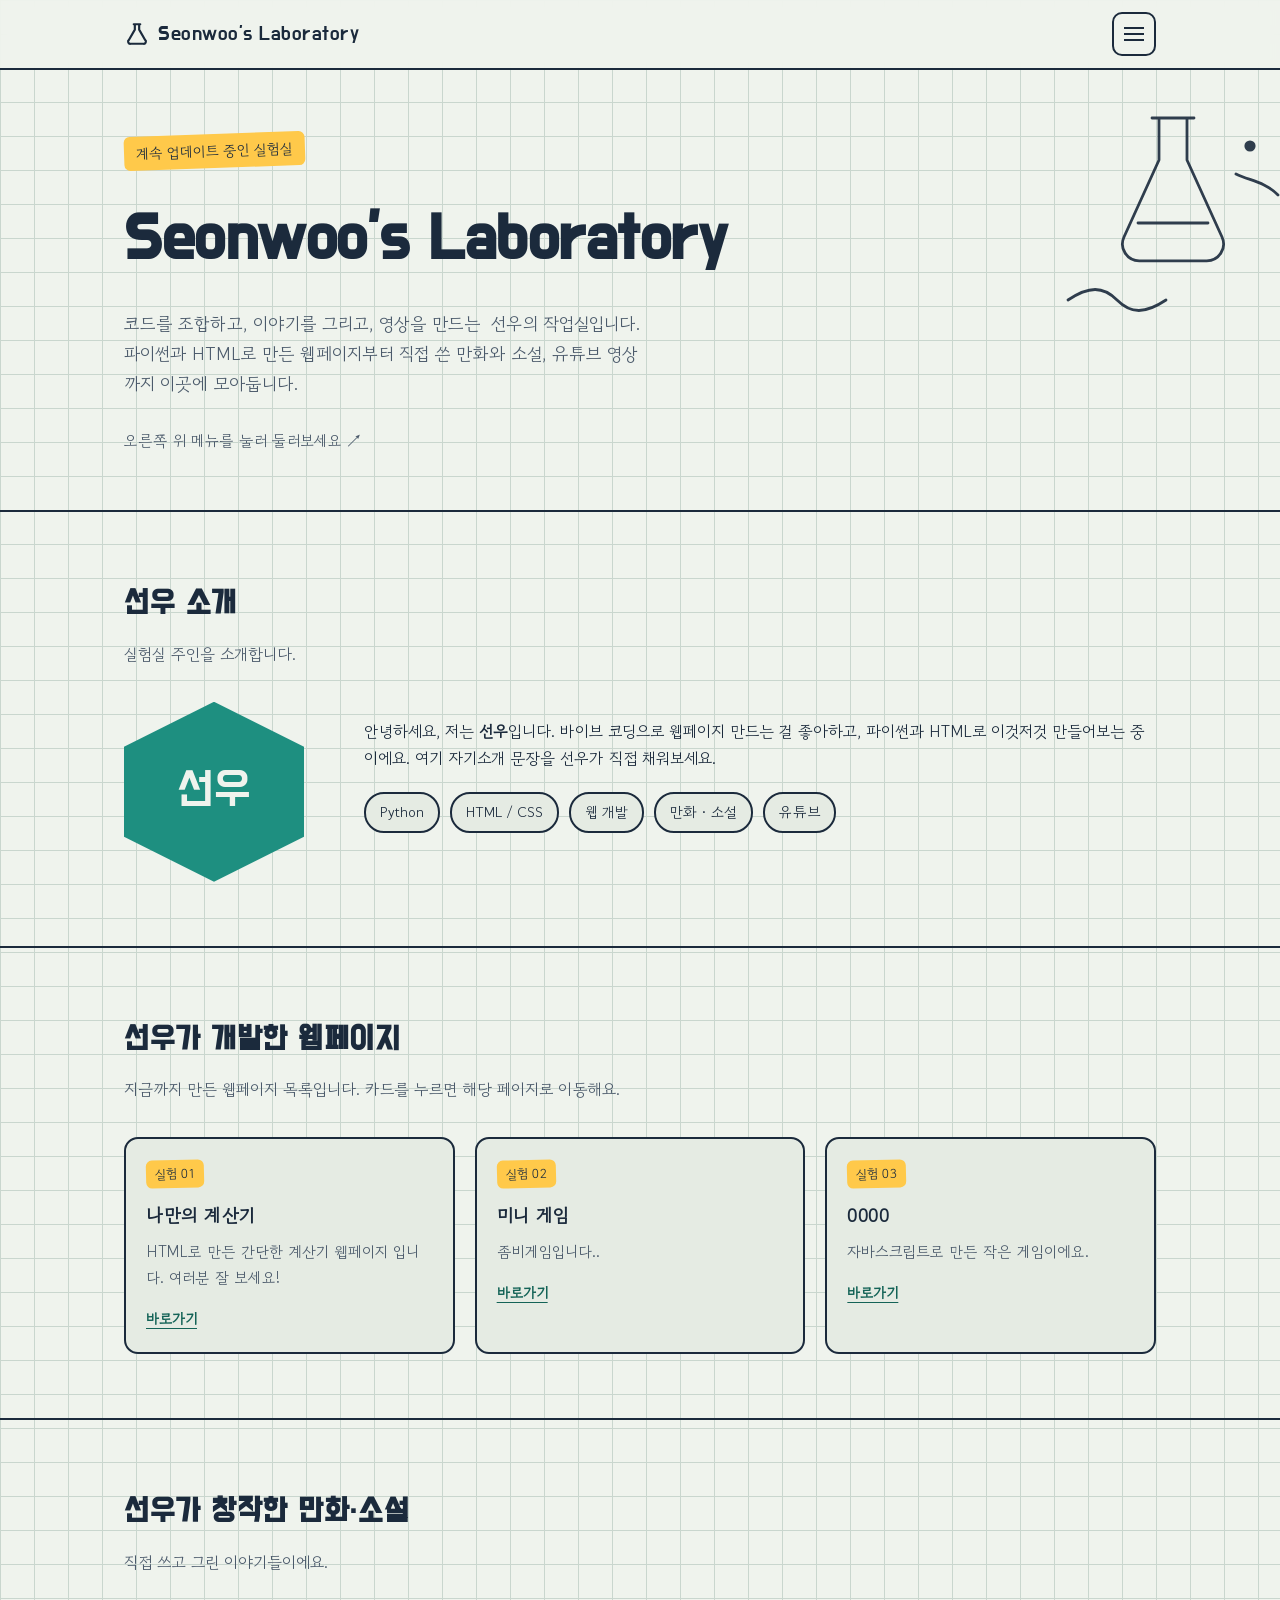
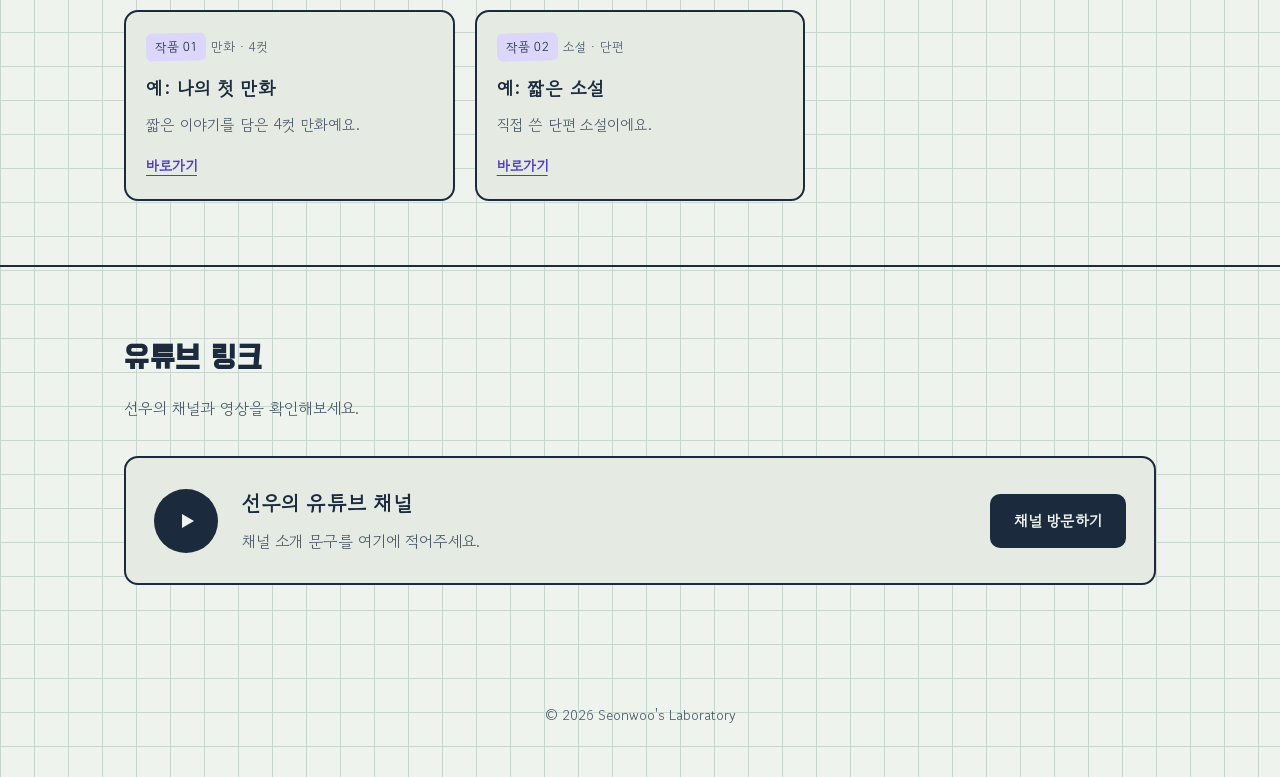
==== commit 4608aec1: "Update game description and URL in index.html" ====
--- a/index.html
+++ b/index.html
@@ -460,7 +460,7 @@
   // 선우가 개발한 웹페이지 목록
   const webPages = [
     { title: "나만의 계산기", desc: "HTML로 만든 간단한 계산기 웹페이지 입니다. 여러분 잘 보세요!", url: "vibecoding/calculator.html" },
-    { title: "미니 게임", desc: "HTML로 만든 과학게임이에요.", url: "vibecoding/game.html" },
+    { title: "미니 게임", desc: "좀비게임입니다..", url: "vibecoding/zombie_game.html" },
     { title: "0000", desc: "자바스크립트로 만든 작은 게임이에요.", url: "https://example.com" },
   ];
 
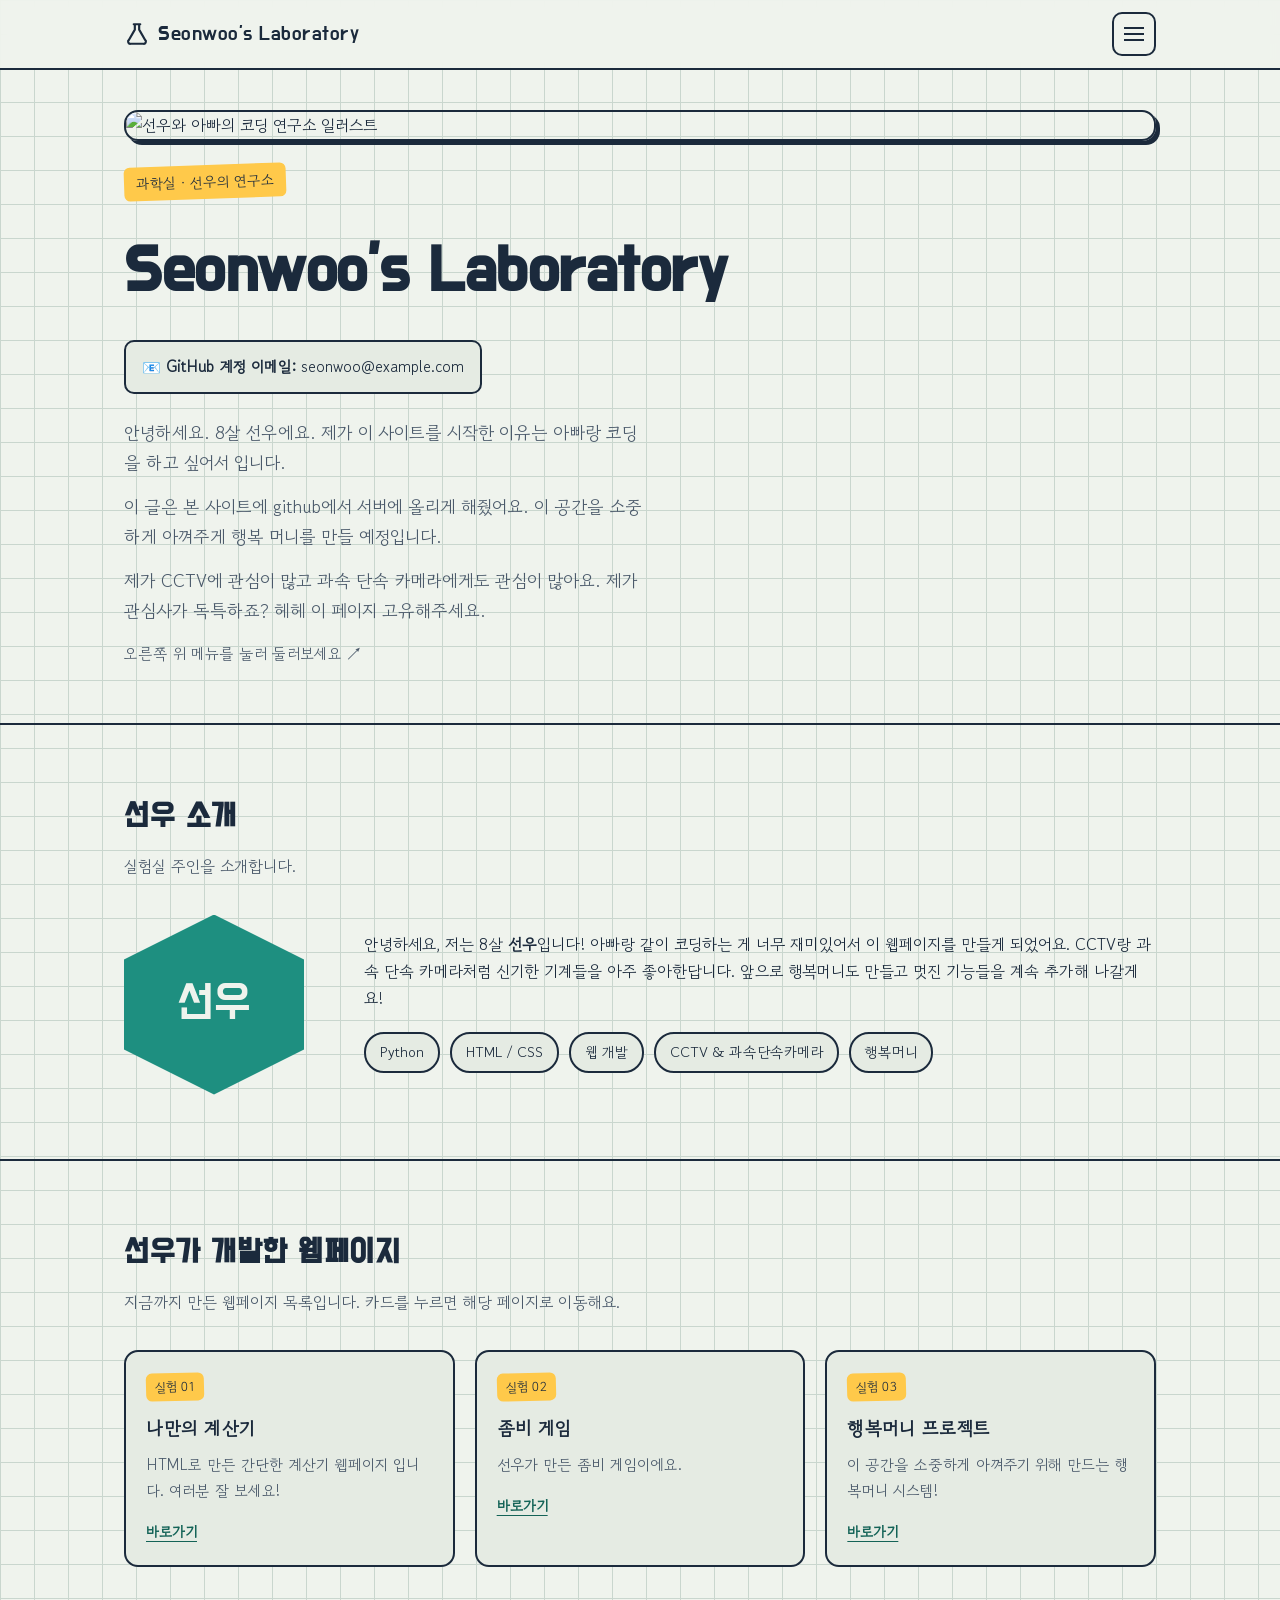
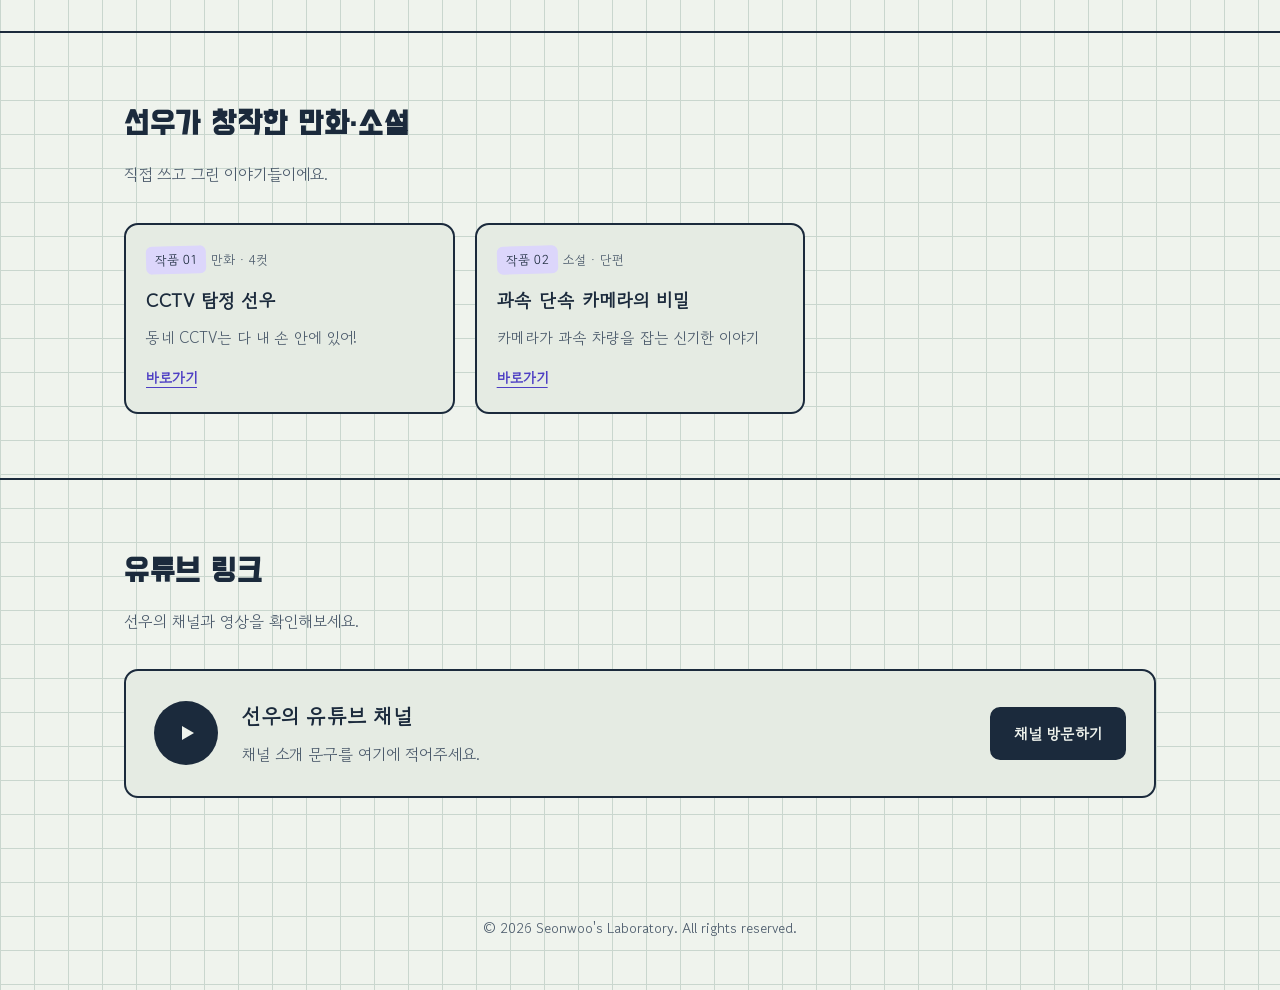
==== commit 41cfcbd2: "Add files via upload" ====
--- a/index.html
+++ b/index.html
@@ -3,7 +3,7 @@
 <head>
 <meta charset="UTF-8">
 <meta name="viewport" content="width=device-width, initial-scale=1.0">
-<title>Seonwoo's Laboratory</title>
+<title>Seonwoo's Laboratory - 선우의 연구소</title>
 <link rel="preconnect" href="https://fonts.googleapis.com">
 <link rel="preconnect" href="https://fonts.gstatic.com" crossorigin>
 <link href="https://fonts.googleapis.com/css2?family=Do+Hyeon&family=Gowun+Dodum&display=swap" rel="stylesheet">
@@ -40,10 +40,8 @@
     color:var(--ink);
     font-family:'Gowun Dodum', sans-serif;
     line-height:1.7;
-  }
-  /* 그리드 라인은 아주 은은하게 */
-  body{ background-color:var(--paper); }
-  body::before{ content:none; }
+    background-color:var(--paper);
+  }
 
   h1,h2,h3,.wordmark{ font-family:'Do Hyeon', sans-serif; letter-spacing:.5px; }
 
@@ -138,12 +136,21 @@
 
   /* ---------- 히어로 ---------- */
   .hero{
-    padding:64px 0 56px;
+    padding:40px 0 56px;
     position:relative;
     overflow:hidden;
     border-bottom:2px solid var(--ink);
   }
   .hero .wrap{ position:relative; z-index:1; }
+  .hero-banner-img {
+    width: 100%;
+    max-height: 280px;
+    object-fit: cover;
+    border: 2px solid var(--ink);
+    border-radius: var(--radius);
+    margin-bottom: 24px;
+    box-shadow: 4px 4px 0 var(--ink);
+  }
   .hero .eyebrow-tag{
     display:inline-block;
     background:var(--marker);
@@ -164,10 +171,16 @@
     max-width:52ch;
     font-size:1.1rem;
     color:var(--ink-soft);
-    margin:0 0 28px;
-  }
-  .hero-doodle{
-    position:absolute; right:-40px; top:20px; width:280px; opacity:.9;
+    margin:0 0 14px;
+  }
+  .account-info {
+    background: var(--paper-2);
+    border: 2px solid var(--ink);
+    padding: 12px 16px;
+    border-radius: 10px;
+    font-size: 0.95rem;
+    margin-bottom: 24px;
+    display: inline-block;
   }
   .scroll-hint{
     display:inline-flex; align-items:center; gap:8px;
@@ -312,7 +325,6 @@
   @media (max-width:640px){
     #about .about-grid{ grid-template-columns:1fr; }
     .badge{ width:130px; height:130px; font-size:2.2rem; }
-    .hero-doodle{ display:none; }
     section{ padding:48px 0; }
   }
 </style>
@@ -363,20 +375,23 @@
   <main id="top">
     <section class="hero">
       <div class="wrap">
-        <span class="eyebrow-tag">계속 업데이트 중인 실험실</span>
+        <!-- 맨 위에 추가된 일러스트 이미지 (원하시는 이미지 파일명으로 경로를 바꿔주세요) -->
+        <img src="seonwoo-hero.png" alt="선우와 아빠의 코딩 연구소 일러스트" class="hero-banner-img">
+
+        <span class="eyebrow-tag">과학실 &middot; 선우의 연구소</span>
         <h1>Seonwoo's Laboratory</h1>
-        <p>코드를 조합하고, 이야기를 그리고, 영상을 만드는&nbsp;
-           선우의 작업실입니다. 파이썬과 HTML로 만든 웹페이지부터
-           직접 쓴 만화와 소설, 유튜브 영상까지 이곳에 모아둡니다.</p>
+        
+        <!-- 자기계정 및 이메일 정보 추가 -->
+        <div class="account-info">
+          📧 <strong>GitHub 계정 이메일:</strong> seonwoo@example.com
+        </div>
+
+        <p>안녕하세요. 8살 선우에요. 제가 이 사이트를 시작한 이유는 아빠랑 코딩을 하고 싶어서 입니다.</p>
+        <p>이 글은 본 사이트에 github에서 서버에 올리게 해줬어요. 이 공간을 소중하게 아껴주게 행복 머니를 만들 예정입니다.</p>
+        <p>제가 CCTV에 관심이 많고 과속 단속 카메라에게도 관심이 많아요. 제가 관심사가 독특하죠? 헤헤 이 페이지 고유해주세요.</p>
+        
         <span class="scroll-hint">오른쪽 위 메뉴를 눌러 둘러보세요 ↗</span>
       </div>
-      <svg class="hero-doodle" viewBox="0 0 200 200" fill="none" stroke="#1B2A3C" stroke-width="2" stroke-linecap="round">
-        <path d="M80 20h30M85 20v30l-25 55a12 12 0 0 0 11 17h48a12 12 0 0 0 11-17l-25-55V20"/>
-        <path d="M70 95h50"/>
-        <circle cx="150" cy="40" r="3" fill="#1B2A3C"/>
-        <path d="M140 60c10 5 20 5 30 15" />
-        <path d="M20 150c15-10 25-10 35 0s20 10 35 0"/>
-      </svg>
     </section>
 
     <section id="about">
@@ -389,17 +404,16 @@
           <div class="badge">선우</div>
           <div>
             <p>
-              안녕하세요, 저는 <strong>선우</strong>입니다.
-              바이브 코딩으로 웹페이지 만드는 걸 좋아하고,
-              파이썬과 HTML로 이것저것 만들어보는 중이에요.
-              여기 자기소개 문장을 선우가 직접 채워보세요.
+              안녕하세요, 저는 8살 <strong>선우</strong>입니다!
+              아빠랑 같이 코딩하는 게 너무 재미있어서 이 웹페이지를 만들게 되었어요.
+              CCTV랑 과속 단속 카메라처럼 신기한 기계들을 아주 좋아한답니다. 앞으로 행복머니도 만들고 멋진 기능들을 계속 추가해 나갈게요!
             </p>
             <div class="tags">
               <span>Python</span>
               <span>HTML / CSS</span>
               <span>웹 개발</span>
-              <span>만화 · 소설</span>
-              <span>유튜브</span>
+              <span>CCTV & 과속단속카메라</span>
+              <span>행복머니</span>
             </div>
           </div>
         </div>
@@ -448,32 +462,24 @@
   </main>
 
   <footer>
-    <div class="wrap">© 2026 Seonwoo's Laboratory</div>
+    <div class="wrap">&copy; 2026 Seonwoo's Laboratory. All rights reserved.</div>
   </footer>
 
 <script>
-  /* ============================================================
-     아래 데이터만 수정하면 카드가 자동으로 만들어져요.
-     title / desc / url 을 선우가 만든 실제 내용으로 바꿔주세요.
-     ============================================================ */
-
   // 선우가 개발한 웹페이지 목록
   const webPages = [
     { title: "나만의 계산기", desc: "HTML로 만든 간단한 계산기 웹페이지 입니다. 여러분 잘 보세요!", url: "vibecoding/calculator.html" },
-    { title: "미니 게임", desc: "좀비게임입니다..", url: "vibecoding/zombie_game.html" },
-    { title: "0000", desc: "자바스크립트로 만든 작은 게임이에요.", url: "https://example.com" },
+    { title: "좀비 게임", desc: "선우가 만든 좀비 게임이에요.", url: "vibecoding/zombie_game.html" },
+    { title: "행복머니 프로젝트", desc: "이 공간을 소중하게 아껴주기 위해 만드는 행복머니 시스템!", url: "#" },
   ];
 
   // 선우가 창작한 만화·소설 목록
   const creativeWorks = [
-    { title: "예: 나의 첫 만화", genre: "만화 · 4컷", desc: "짧은 이야기를 담은 4컷 만화예요.", url: "https://example.com" },
-    { title: "예: 짧은 소설", genre: "소설 · 단편", desc: "직접 쓴 단편 소설이에요.", url: "https://example.com" },
+    { title: "CCTV 탐정 선우", genre: "만화 · 4컷", desc: "동네 CCTV는 다 내 손 안에 있어!", url: "#" },
+    { title: "과속 단속 카메라의 비밀", genre: "소설 · 단편", desc: "카메라가 과속 차량을 잡는 신기한 이야기", url: "#" },
   ];
 
-  // 유튜브 대표 영상 목록 (비워두면 자동으로 안내 문구만 표시돼요)
-  const videos = [
-    // { title: "예: 첫 영상", url: "https://www.youtube.com/watch?v=xxxxx" },
-  ];
+  const videos = [];
 
   function pad(n){ return String(n).padStart(2, "0"); }
 
@@ -497,14 +503,6 @@
   renderCards(webPages, "webGrid", "", "실험");
   renderCards(creativeWorks, "creativeGrid", "creative", "작품");
 
-  const videoList = document.getElementById("videoList");
-  if(videos.length){
-    videoList.innerHTML = videos.map(v => `
-      <li><a href="${v.url}" target="_blank" rel="noopener"><span>${v.title}</span><span>▶</span></a></li>
-    `).join("");
-  }
-
-  /* ---------- 햄버거 드로어 동작 ---------- */
   const menuBtn = document.getElementById("menuBtn");
   const drawer = document.getElementById("drawer");
   const overlay = document.getElementById("overlay");
@@ -536,4 +534,4 @@
   });
 </script>
 </body>
-</html>
+</html>
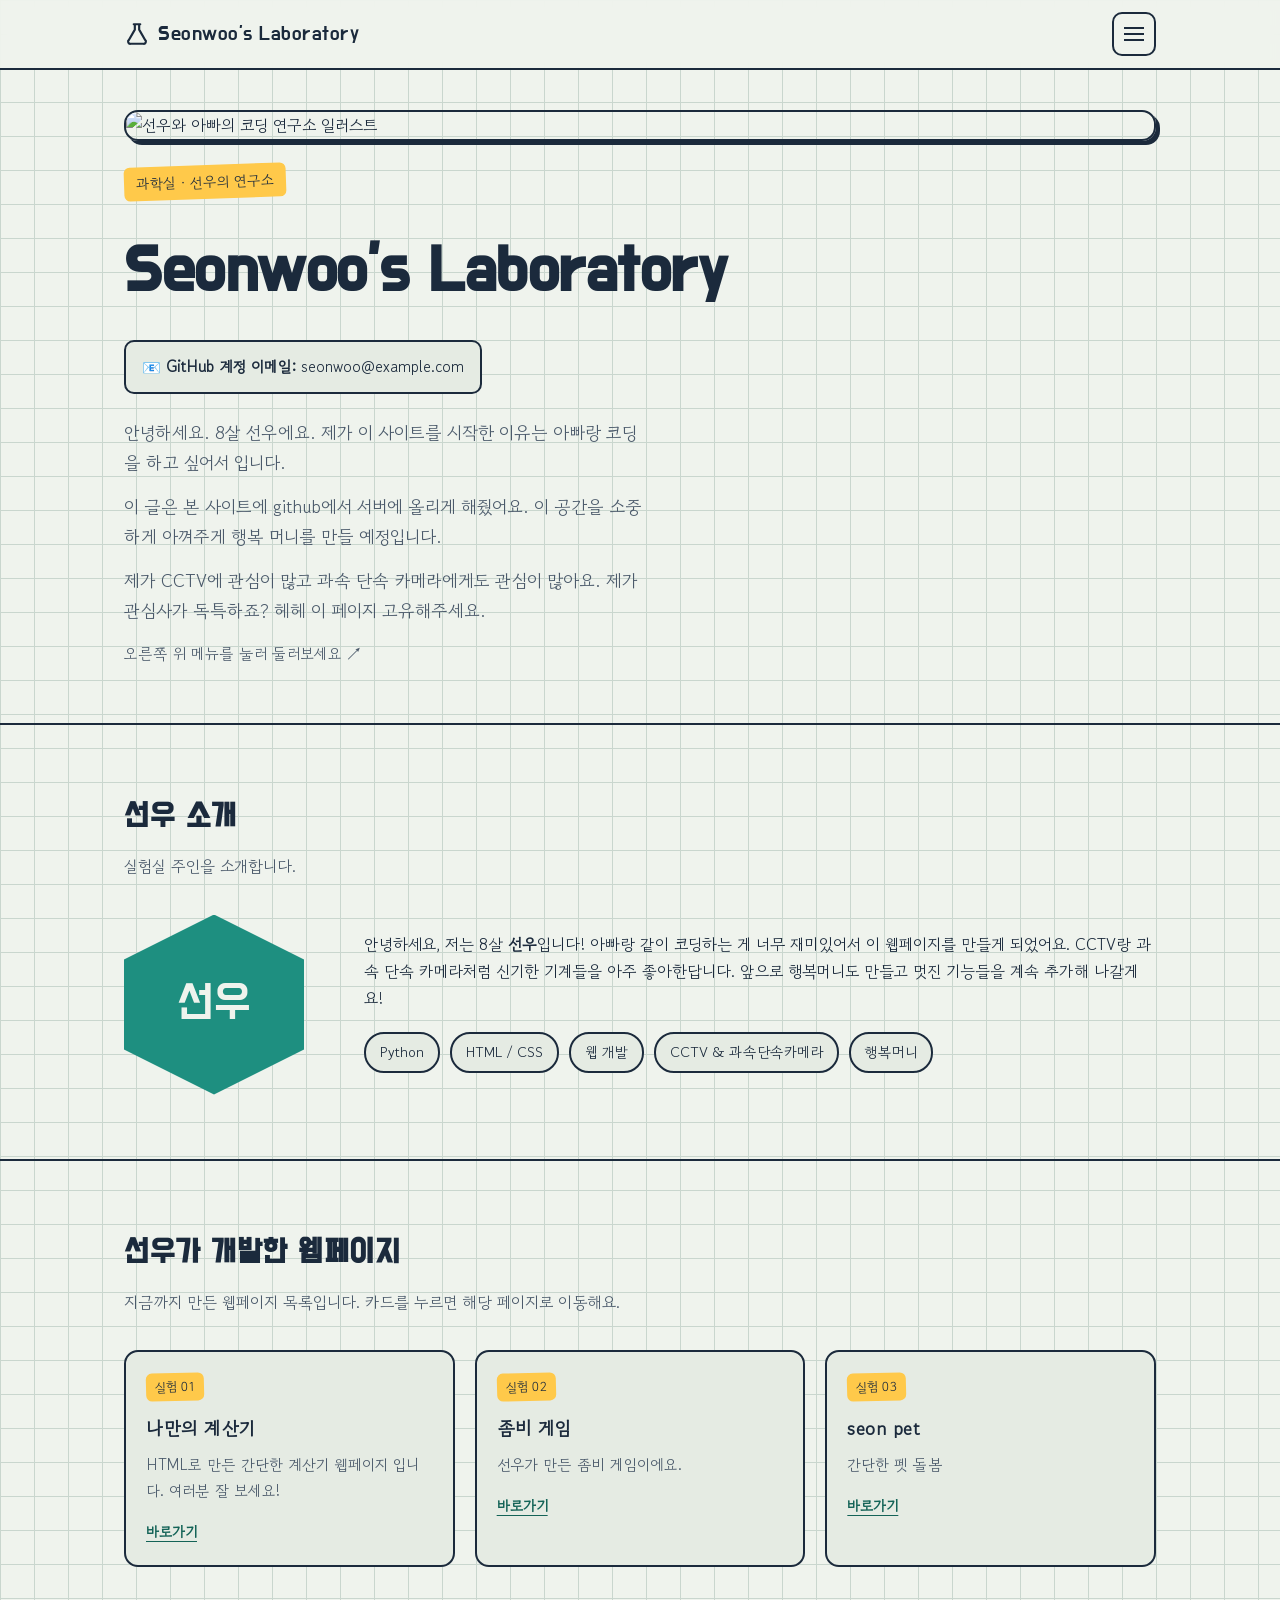
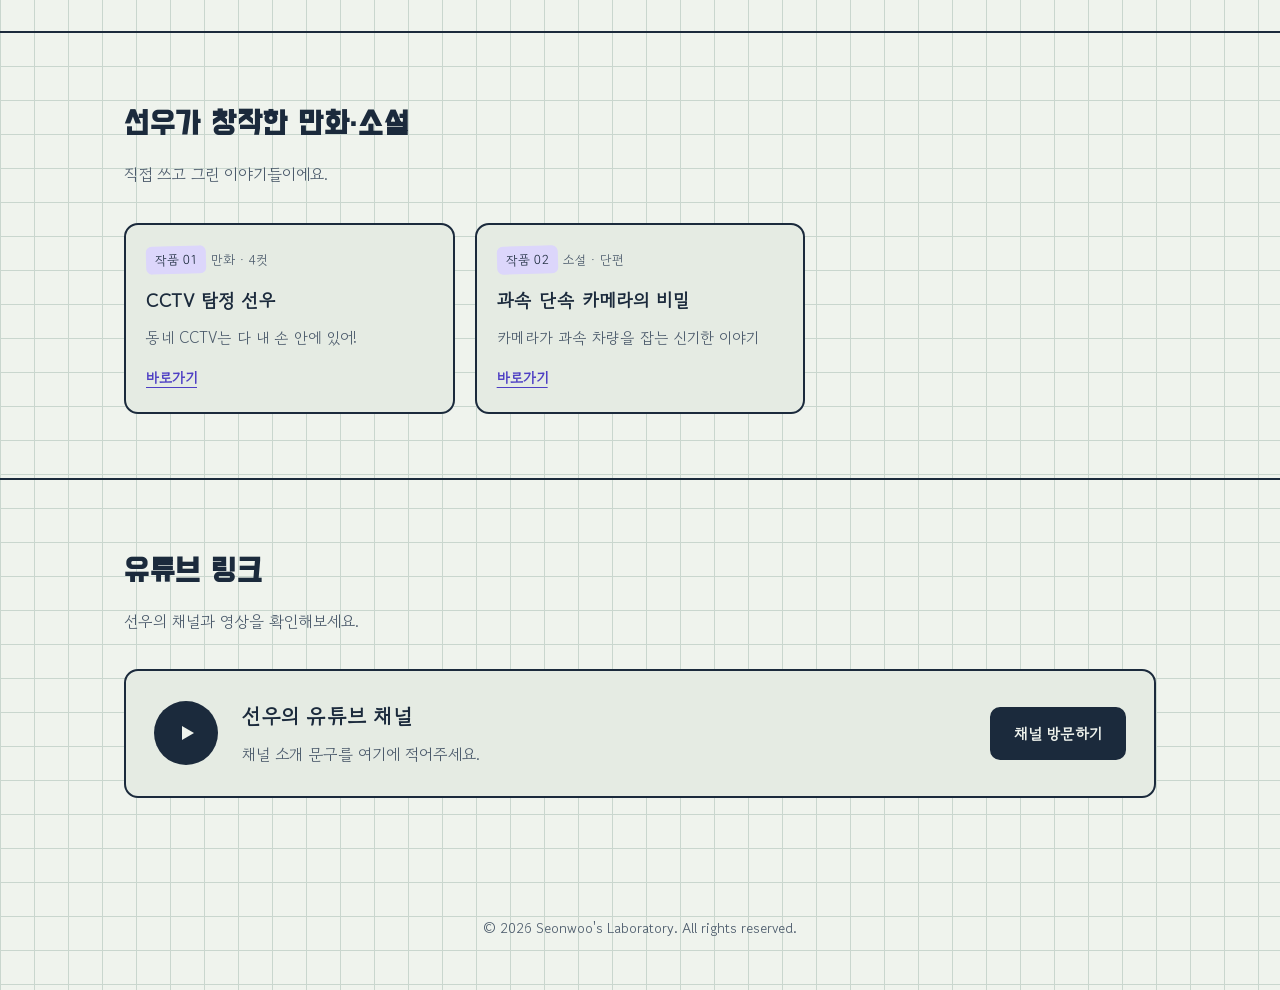
==== commit dbd63eed: "Add files via upload" ====
--- a/index.html
+++ b/index.html
@@ -470,7 +470,7 @@
   const webPages = [
     { title: "나만의 계산기", desc: "HTML로 만든 간단한 계산기 웹페이지 입니다. 여러분 잘 보세요!", url: "vibecoding/calculator.html" },
     { title: "좀비 게임", desc: "선우가 만든 좀비 게임이에요.", url: "vibecoding/zombie_game.html" },
-    { title: "행복머니 프로젝트", desc: "이 공간을 소중하게 아껴주기 위해 만드는 행복머니 시스템!", url: "#" },
+    { title: "seon pet", desc: "간단한 펫 돌봄", url: "https://go-lightup.github.io/tamisomi/vibecoding/home%20pat.html#" },
   ];
 
   // 선우가 창작한 만화·소설 목록
